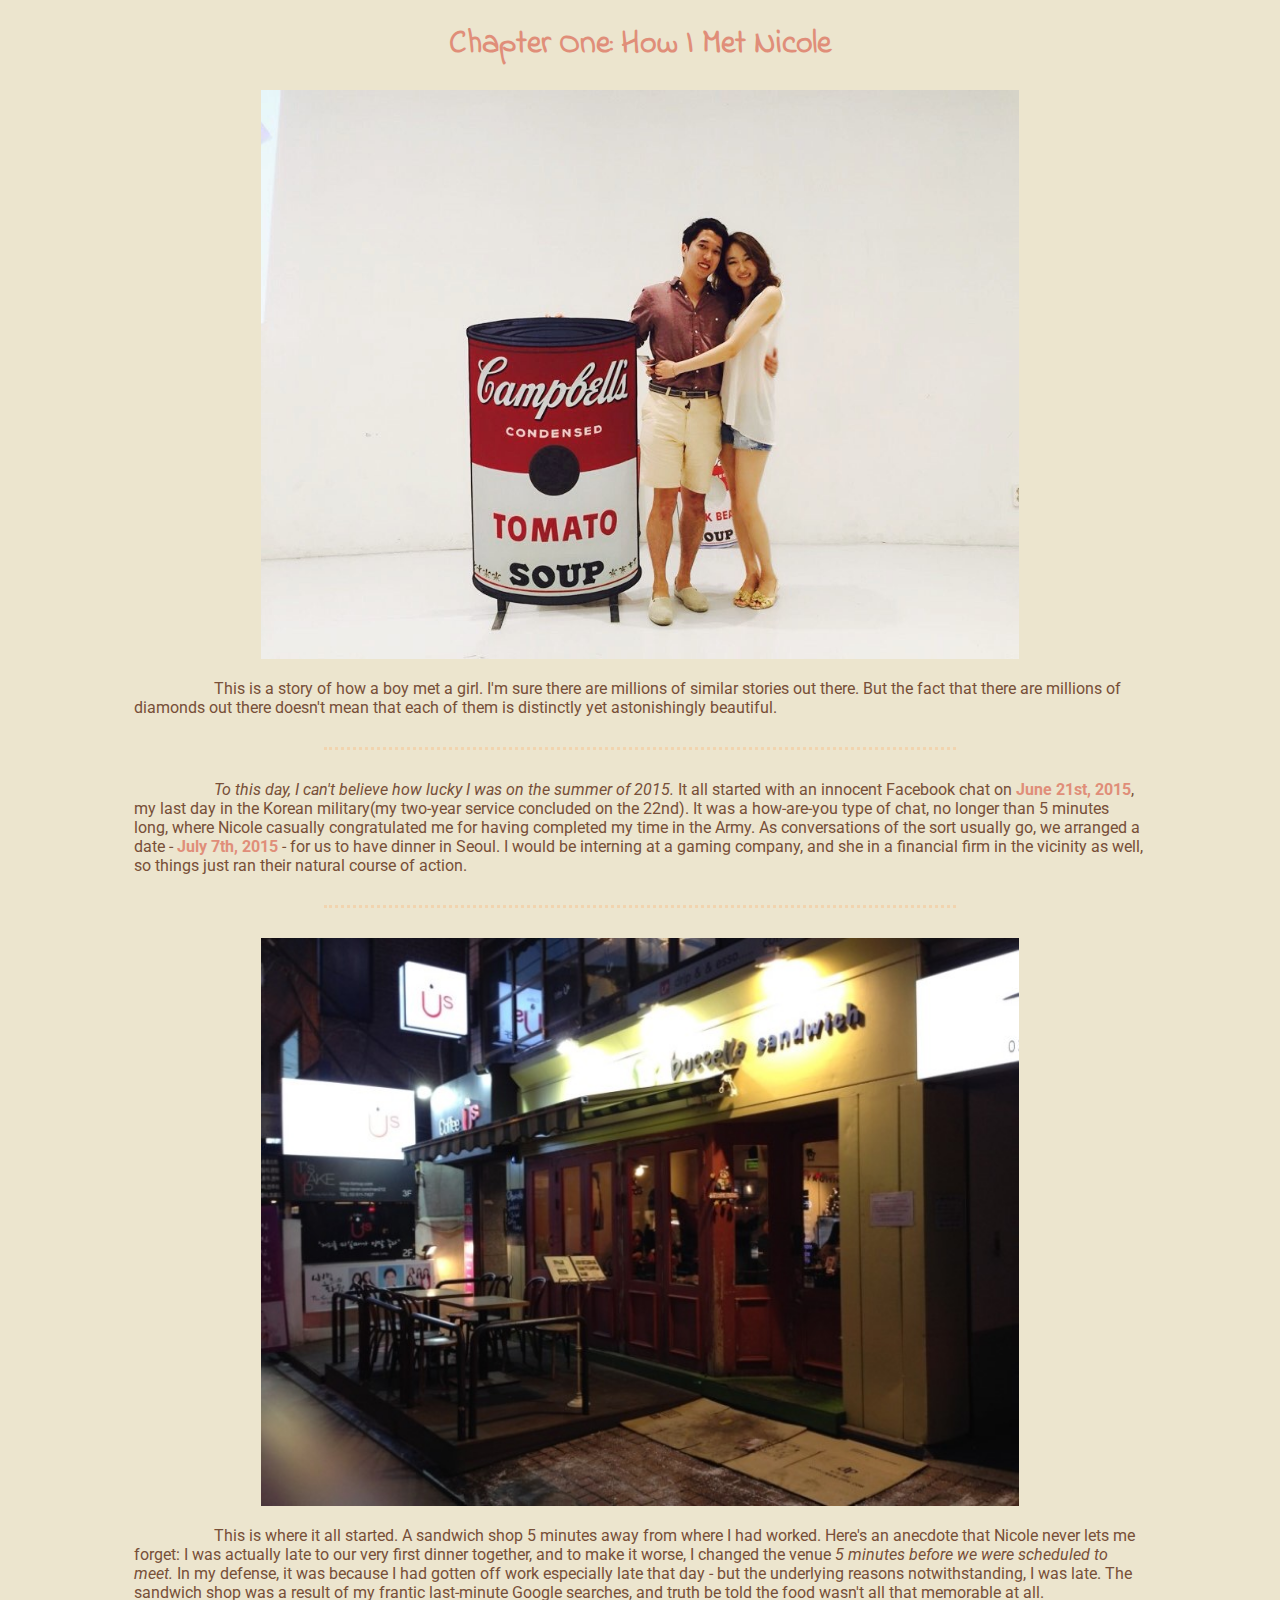
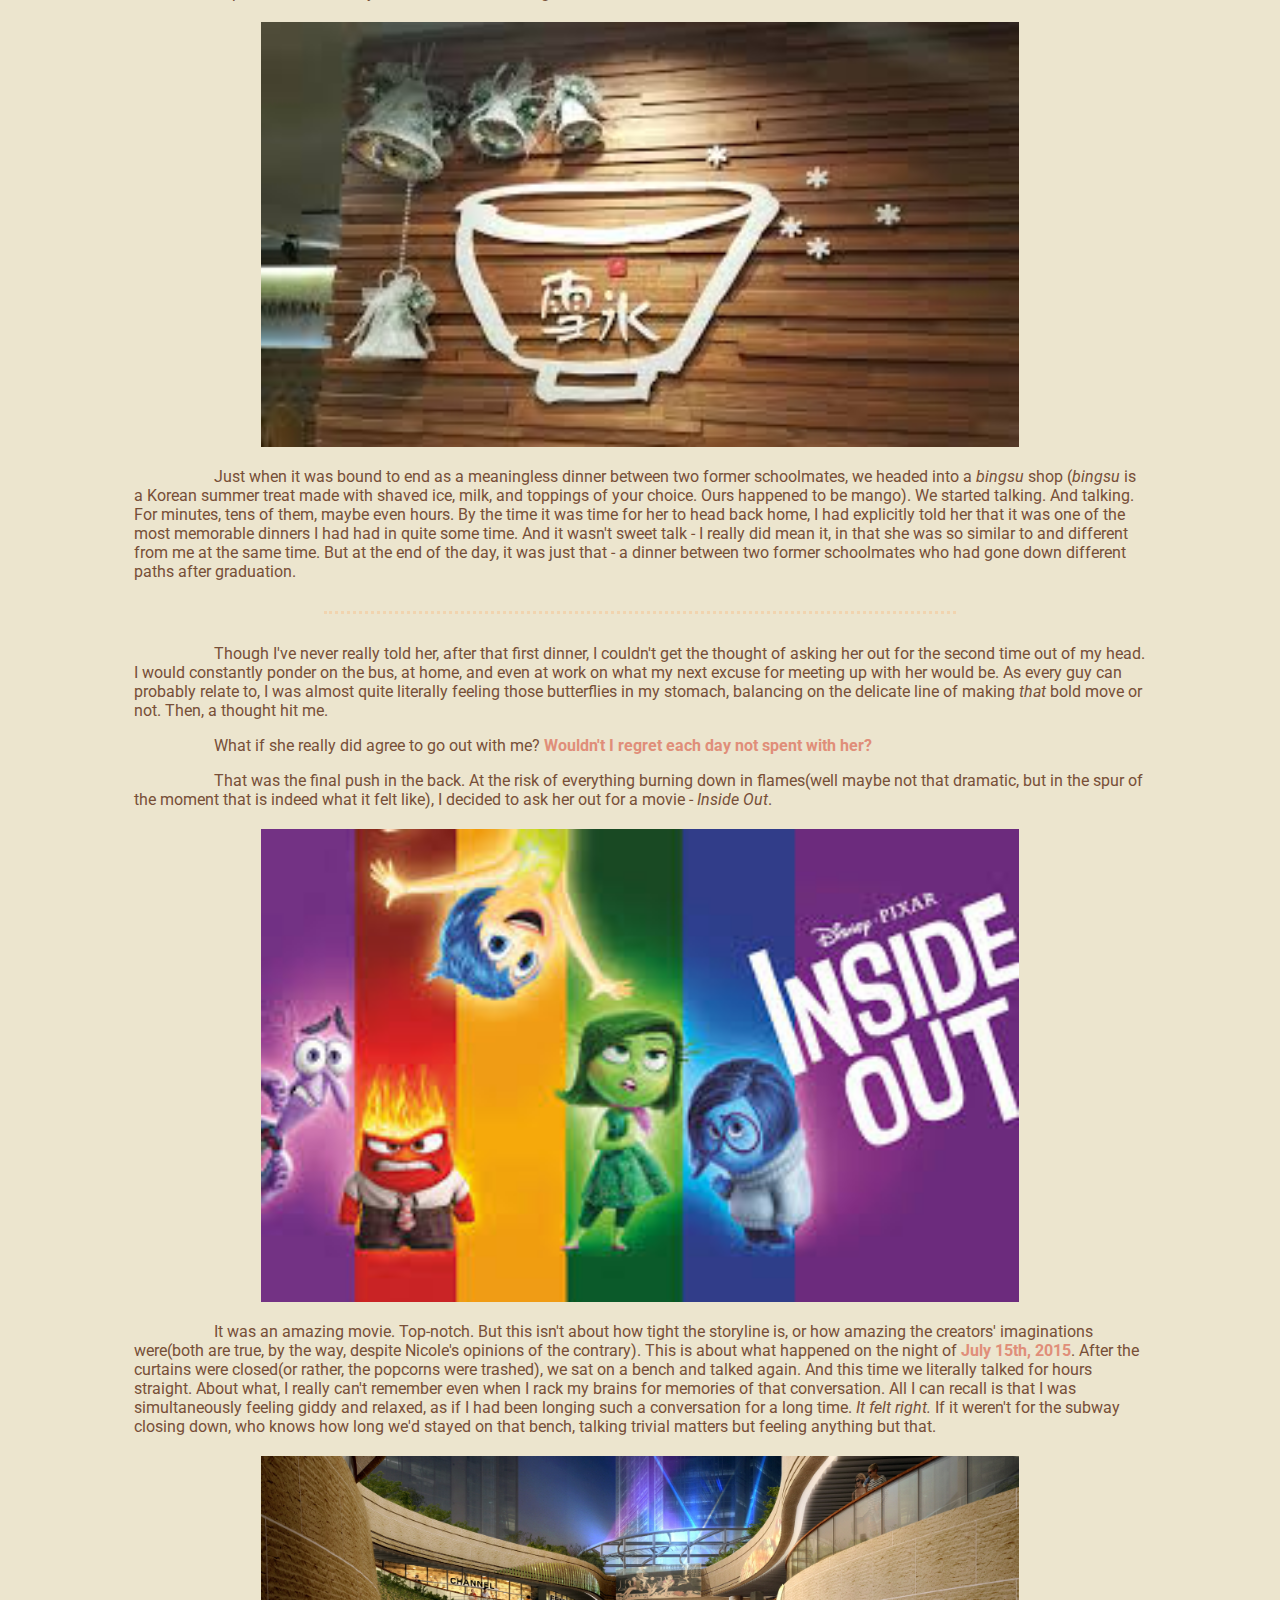
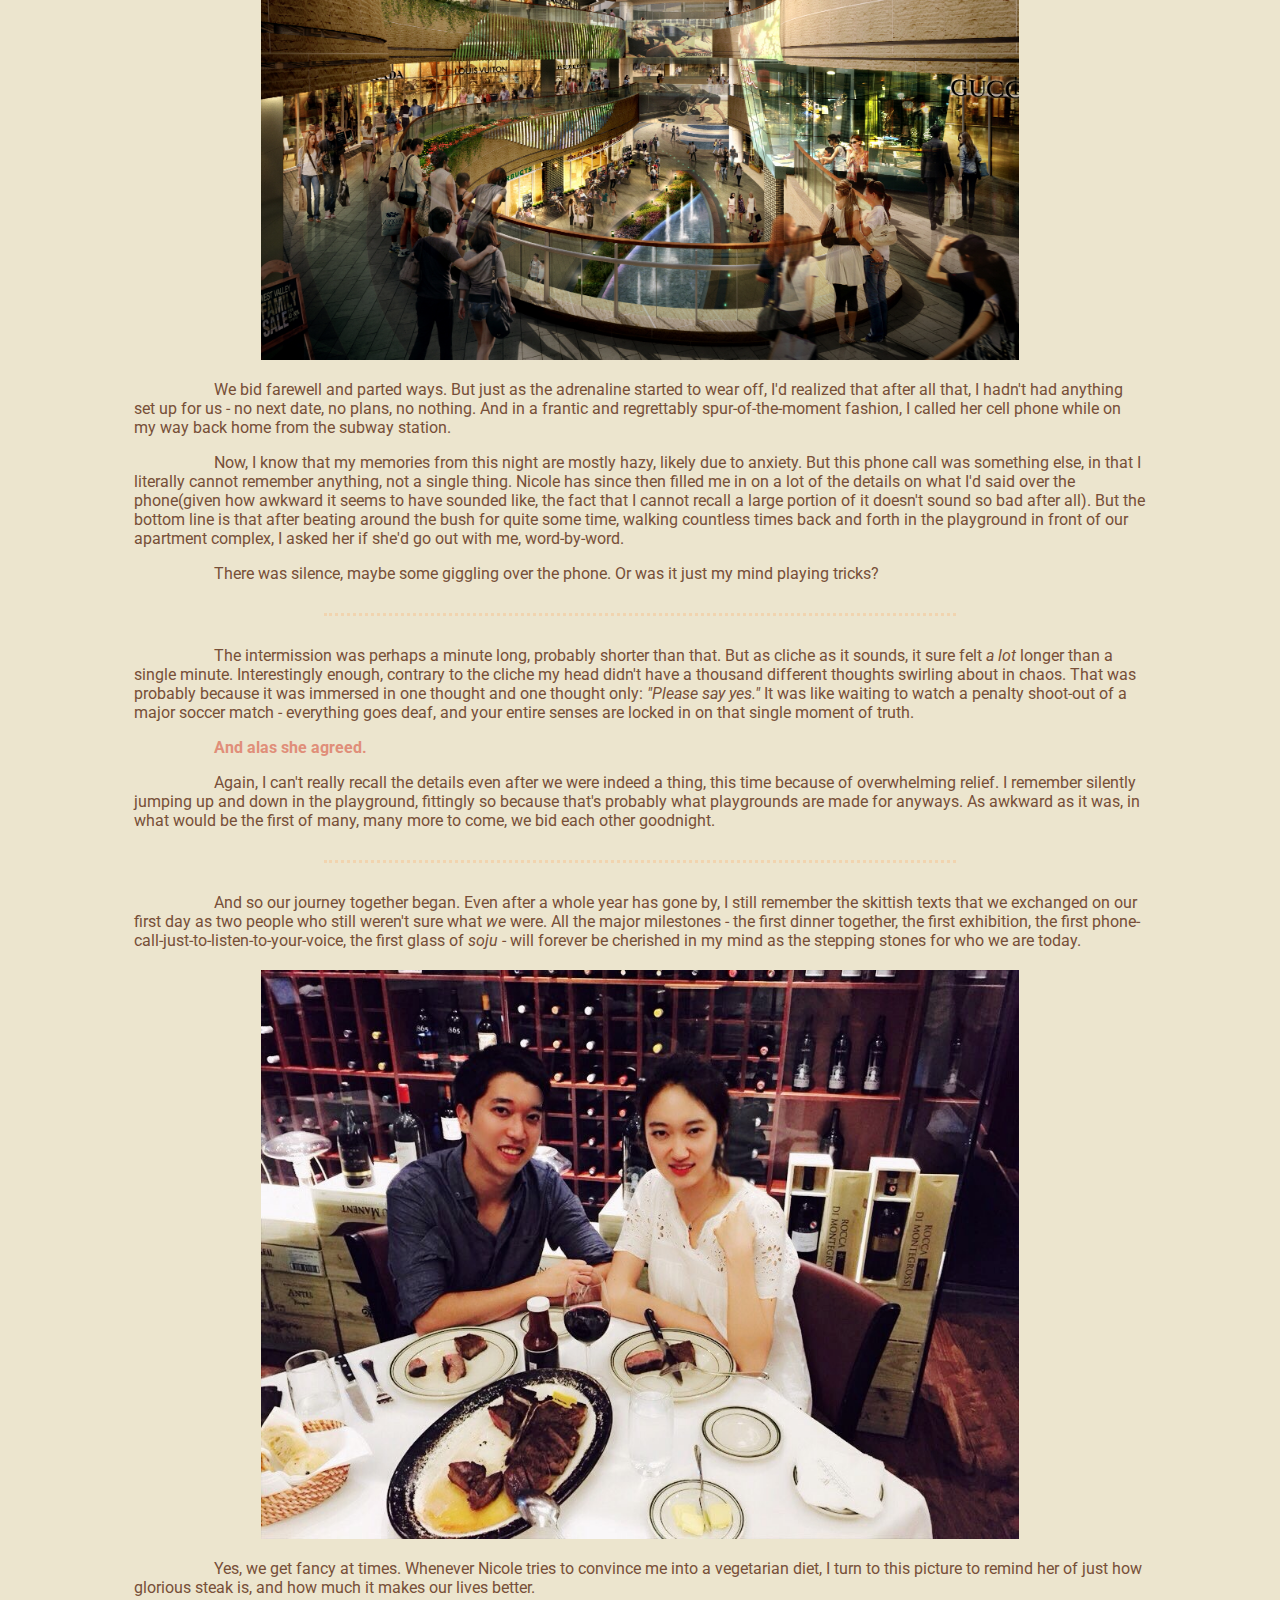
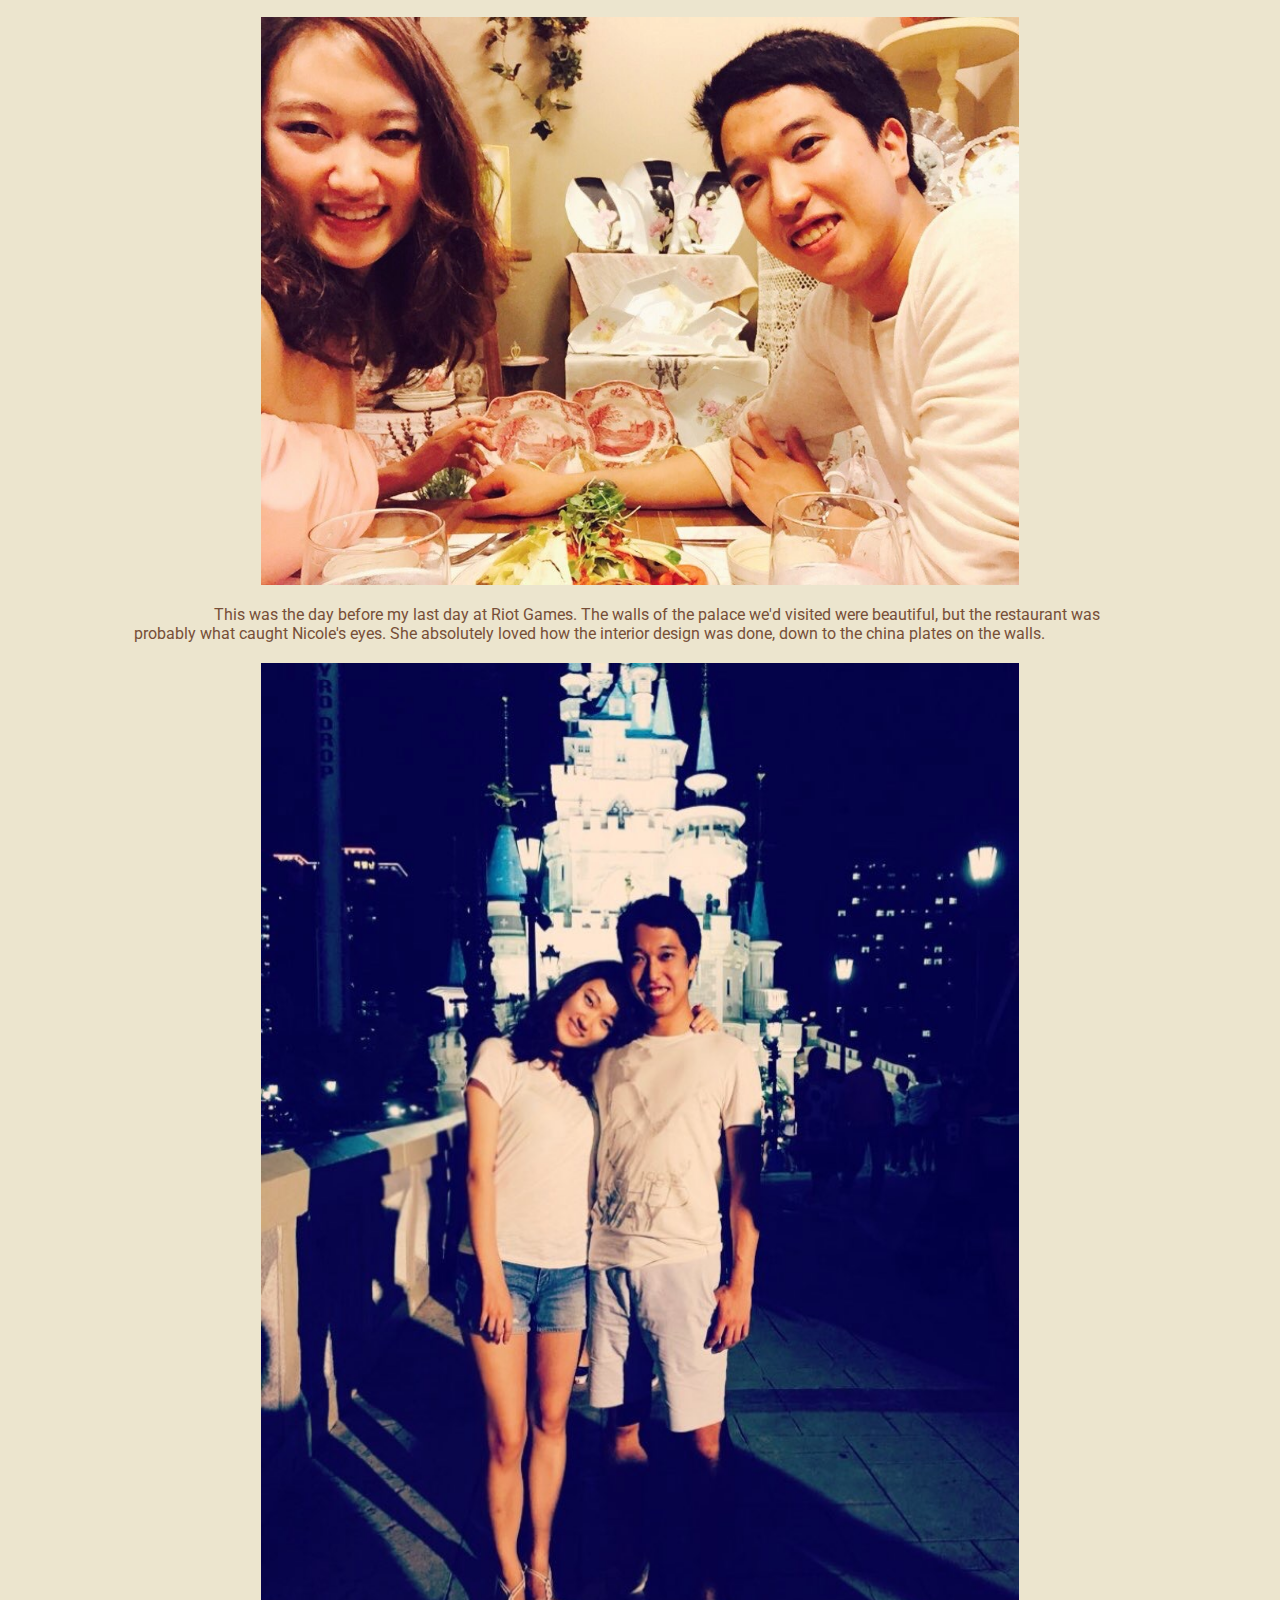
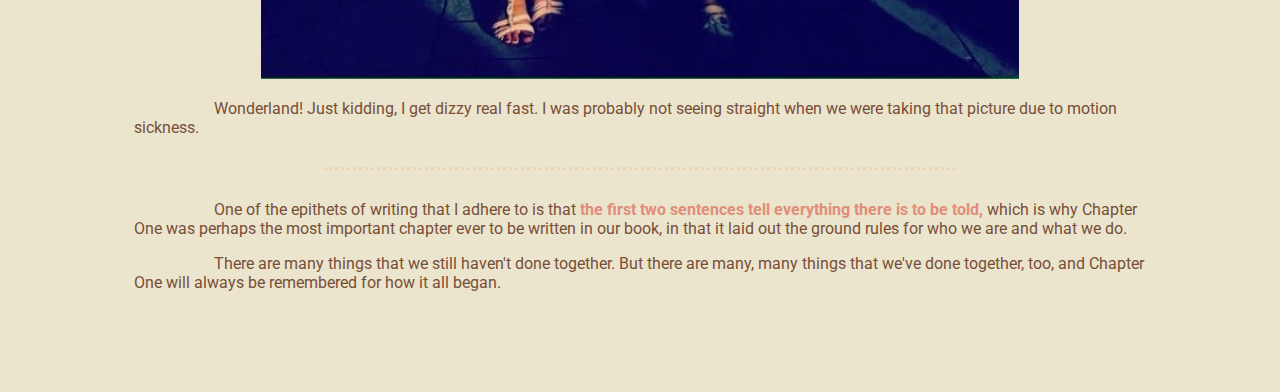
==== posts/first.html @ 55ce8a94 "New repo for project ect site" ====
<!DOCTYPE html>
<html>
    <head>
        <meta charset="utf-8">
        <title>365 Days of Nicole</title>
        <link href="https://fonts.googleapis.com/css?family=Gudea|Indie+Flower|Roboto" rel="stylesheet">
        <link rel="stylesheet" type="text/css" href="posts-stylesheet.css">
        <link rel="shortcut icon" href="../images/favicon.ico" />
        <style>
            
            
        </style>
    </head>
    <body>

      <h1 class="title">Chapter One: How I Met Nicole</h1>
      <img src="../images/first-warhol.jpg">

      <p>
        This is a story of how a boy met a girl. I'm sure there are millions of similar stories out there. But the fact that there are millions of diamonds out there doesn't mean that each of them is distinctly yet astonishingly beautiful.
      </p>

      <div class="line">
      </div>

      <p>
        <em>To this day, I can't believe how lucky I was on the summer of 2015.</em> It all started with an innocent Facebook chat on <span class="date">June 21st, 2015</span>, my last day in the Korean military(my two-year service concluded on the 22nd). It was a how-are-you type of chat, no longer than 5 minutes long, where Nicole casually congratulated me for having completed my time in the Army. As conversations of the sort usually go, we arranged a date - <span class="date">July 7th, 2015</span> - for us to have dinner in Seoul. I would be interning at a gaming company, and she in a financial firm in the vicinity as well, so things just ran their natural course of action.
      </p>

      <div class="line">
      </div>

      <img src="../images/first-bucella2.jpeg">

      <p>
        This is where it all started. A sandwich shop 5 minutes away from where I had worked. Here's an anecdote that Nicole never lets me forget: I was actually late to our very first dinner together, and to make it worse, I changed the venue <em> 5 minutes before we were scheduled to meet. </em> In my defense, it was because I had gotten off work especially late that day - but the underlying reasons notwithstanding, I was late. The sandwich shop was a result of my frantic last-minute Google searches, and truth be told the food wasn't all that memorable at all.
      </p>

      <img src="../images/first-bingsu.jpeg">
      <p>
        Just when it was bound to end as a meaningless dinner between two former schoolmates, we headed into a <em>bingsu</em> shop (<em>bingsu</em> is a Korean summer treat made with shaved ice, milk, and toppings of your choice. Ours happened to be mango). We started talking. And talking. For minutes, tens of them, maybe even hours. By the time it was time for her to head back home, I had explicitly told her that it was one of the most memorable dinners I had had in quite some time. And it wasn't sweet talk - I really did mean it, in that she was so similar to and different from me at the same time. But at the end of the day, it was just that - a dinner between two former schoolmates who had gone down different paths after graduation.
      </p>

      <div class="line">
      </div>

      <p>
        Though I've never really told her, after that first dinner, I couldn't get the thought of asking her out for the second time out of my head. I would constantly ponder on the bus, at home, and even at work on what my next excuse for meeting up with her would be. As every guy can probably relate to, I was almost quite literally feeling those butterflies in my stomach, balancing on the delicate line of making <em>that</em> bold move or not. Then, a thought hit me.
      </p>
      <p>
        What if she really did agree to go out with me? <span class="hl">Wouldn't I regret each day not spent with her?</span>
      </p>
      <p>
        That was the final push in the back. At the risk of everything burning down in flames(well maybe not that dramatic, but in the spur of the moment that is indeed what it felt like), I decided to ask her out for a movie - <em>Inside Out</em>.
      </p>

      <img src="../images/first-insideout.jpeg">

      <p>
        It was an amazing movie. Top-notch. But this isn't about how tight the storyline is, or how amazing the creators' imaginations were(both are true, by the way, despite Nicole's opinions of the contrary). This is about what happened on the night of <span class="hl">July 15th, 2015</span>. After the curtains were closed(or rather, the popcorns were trashed), we sat on a bench and talked again. And this time we literally talked for hours straight. About what, I really can't remember even when I rack my brains for memories of that conversation. All I can recall is that I was simultaneously feeling giddy and relaxed, as if I had been longing such a conversation for a long time. <em>It felt right.</em> If it weren't for the subway closing down, who knows how long we'd stayed on that bench, talking trivial matters but feeling anything but that.
      </p>
      <!-- Insert image of Mesenapolis -->
      <img src="../images/first/mesenapolis.jpg">
      <p>
        We bid farewell and parted ways. But just as the adrenaline started to wear off, I'd realized that after all that, I hadn't had anything set up for us - no next date, no plans, no nothing. And in a frantic and regrettably spur-of-the-moment fashion, I called her cell phone while on my way back home from the subway station.
      </p>
      <p>
        Now, I know that my memories from this night are mostly hazy, likely due to anxiety. But this phone call was something else, in that I literally cannot remember anything, not a single thing. Nicole has since then filled me in on a lot of the details on what I'd said over the phone(given how awkward it seems to have sounded like, the fact that I cannot recall a large portion of it doesn't sound so bad after all). But the bottom line is that after beating around the bush for quite some time, walking countless times back and forth in the playground in front of our apartment complex, I asked her if she'd go out with me, word-by-word. 
      </p>
      <p>
        There was silence, maybe some giggling over the phone. Or was it just my mind playing tricks? 
      </p>
      <!-- <br> -->

      <div class="line">
      </div>

      <!-- <br> -->
      <p>
      The intermission was perhaps a minute long, probably shorter than that. But as cliche as it sounds, it sure felt <em>a lot</em> longer than a single minute. Interestingly enough, contrary to the cliche my head didn't have a thousand different thoughts swirling about in chaos. That was probably because it was immersed in one thought and one thought only: <em>"Please say yes."</em> It was like waiting to watch a penalty shoot-out of a major soccer match - everything goes deaf, and your entire senses are locked in on that single moment of truth.
      </p>
      <p>
      <span class="hl">And alas she agreed.</span>
      </p>
      <p>
        Again, I can't really recall the details even after we were indeed a thing, this time because of overwhelming relief. I remember silently jumping up and down in the playground, fittingly so because that's probably what playgrounds are made for anyways. As awkward as it was, in what would be the first of many, many more to come, we bid each other goodnight.
      </p>
      <div class="line">
      </div>
      <p>
        And so our journey together began. Even after a whole year has gone by, I still remember the skittish texts that we exchanged on our first day as two people who still weren't sure what <em>we</em> were. All the major milestones - the first dinner together, the first exhibition, the first phone-call-just-to-listen-to-your-voice, the first glass of <em>soju</em> - will forever be cherished in my mind as the stepping stones for who we are today. 
      </p>

      <!-- This is probably where the pic gallery will be located -->
      <img src="../images/first/wolfgang.jpg">
      <p>
        Yes, we get fancy at times. Whenever Nicole tries to convince me into a vegetarian diet, I turn to this picture to remind her of just how glorious steak is, and how much it makes our lives better.
      </p>
      <img src="../images/first/walls.jpg">
      <p>
        This was the day before my last day at Riot Games. The walls of the palace we'd visited were beautiful, but the restaurant was probably what caught Nicole's eyes. She absolutely loved how the interior design was done, down to the china plates on the walls.
      </p>
      <img src="../images/first/lotteworld.jpg">
      <p>
        Wonderland! Just kidding, I get dizzy real fast. I was probably not seeing straight when we were taking that picture due to motion sickness.
      </p>

      <!-- Add pic of kkanbu chicken!!! -->


      <div class="line">
      </div>

      <p>
        One of the epithets of writing that I adhere to is that <span class="hl">the first two sentences tell everything there is to be told,</span> which is why Chapter One was perhaps the most important chapter ever to be written in our book,  in that it laid out the ground rules for who we are and what we do.
      </p>
      <p>
        There are many things that we still haven't done together. But there are many, many things that we've done together, too, and Chapter One will always be remembered for how it all began.
      </p>

      






    
        
    
    </body>
</html>
---- posts/posts-stylesheet.css ----
body{
            /*background-color: rgb(241, 212, 175);*/
            /*color: rgb(224, 142, 121);*/
            background-color: rgb(236, 229, 206);
            /*color: rgb(241, 212, 175);*/
            color: rgb(119, 79, 56);

            font-family: 'Roboto', sans-serif;
            margin-bottom: 100px;
        }

        .title{
          color: rgb(224, 142, 121);
          font-family: 'Indie Flower', cursive;
          text-align: center;
        }

        .line{
            margin-top: 30px;
            margin-bottom: 30px;
            border-top: dotted 3px rgb(241, 212, 175);
            margin-left: 25%;
            margin-right: 25%;
        }

        p{
            margin-left: 10%;
            margin-right: 10%;
            text-indent: 5em;
        }

        img{
            width: 60%;
            margin-top: 20px;
            margin-bottom: 20px;
            display: block;
            margin-right: auto;
            margin-left: auto;
        }

        .date{
            color: rgb(224, 142, 121);
            font-weight: bold;
            /*font-style: italic;*/
            /*font-size: 1.2em;*/
        }

        .hl{
            color: rgb(224, 142, 121);
            font-weight: bold;

        }
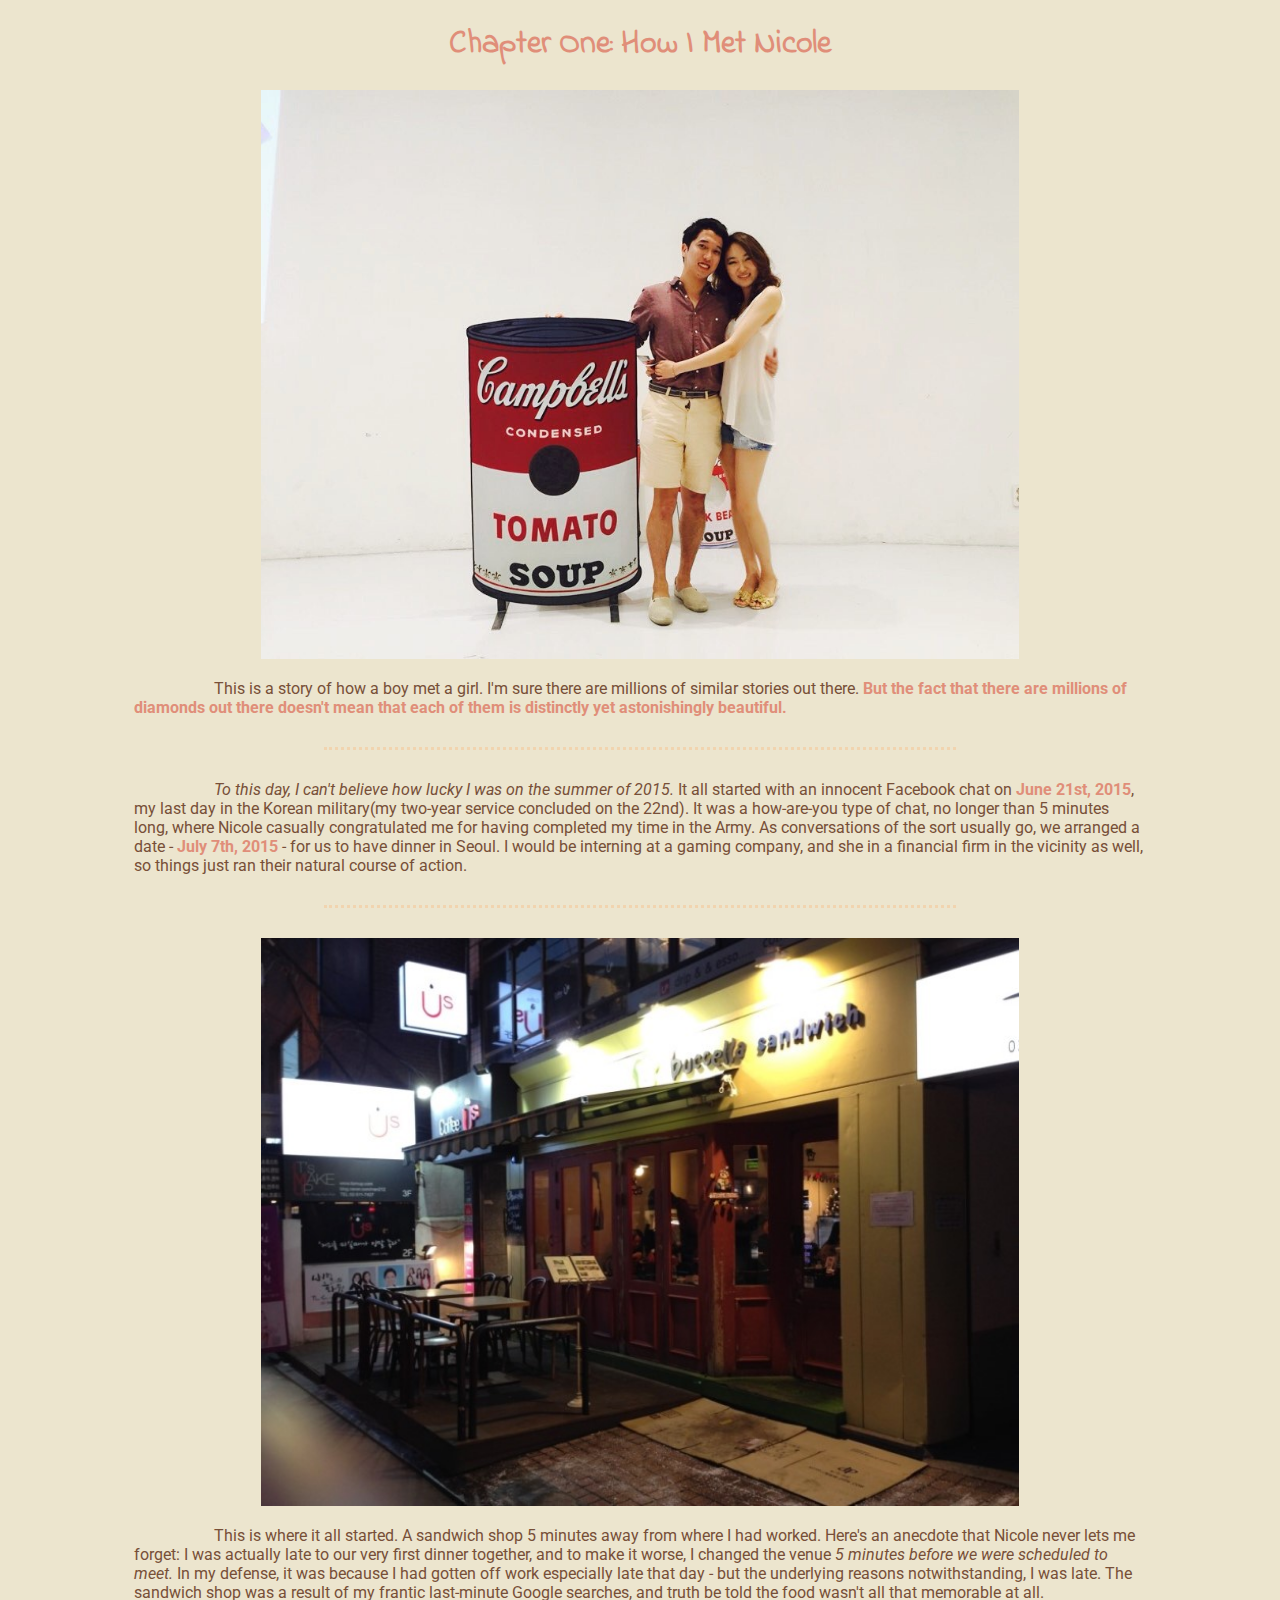
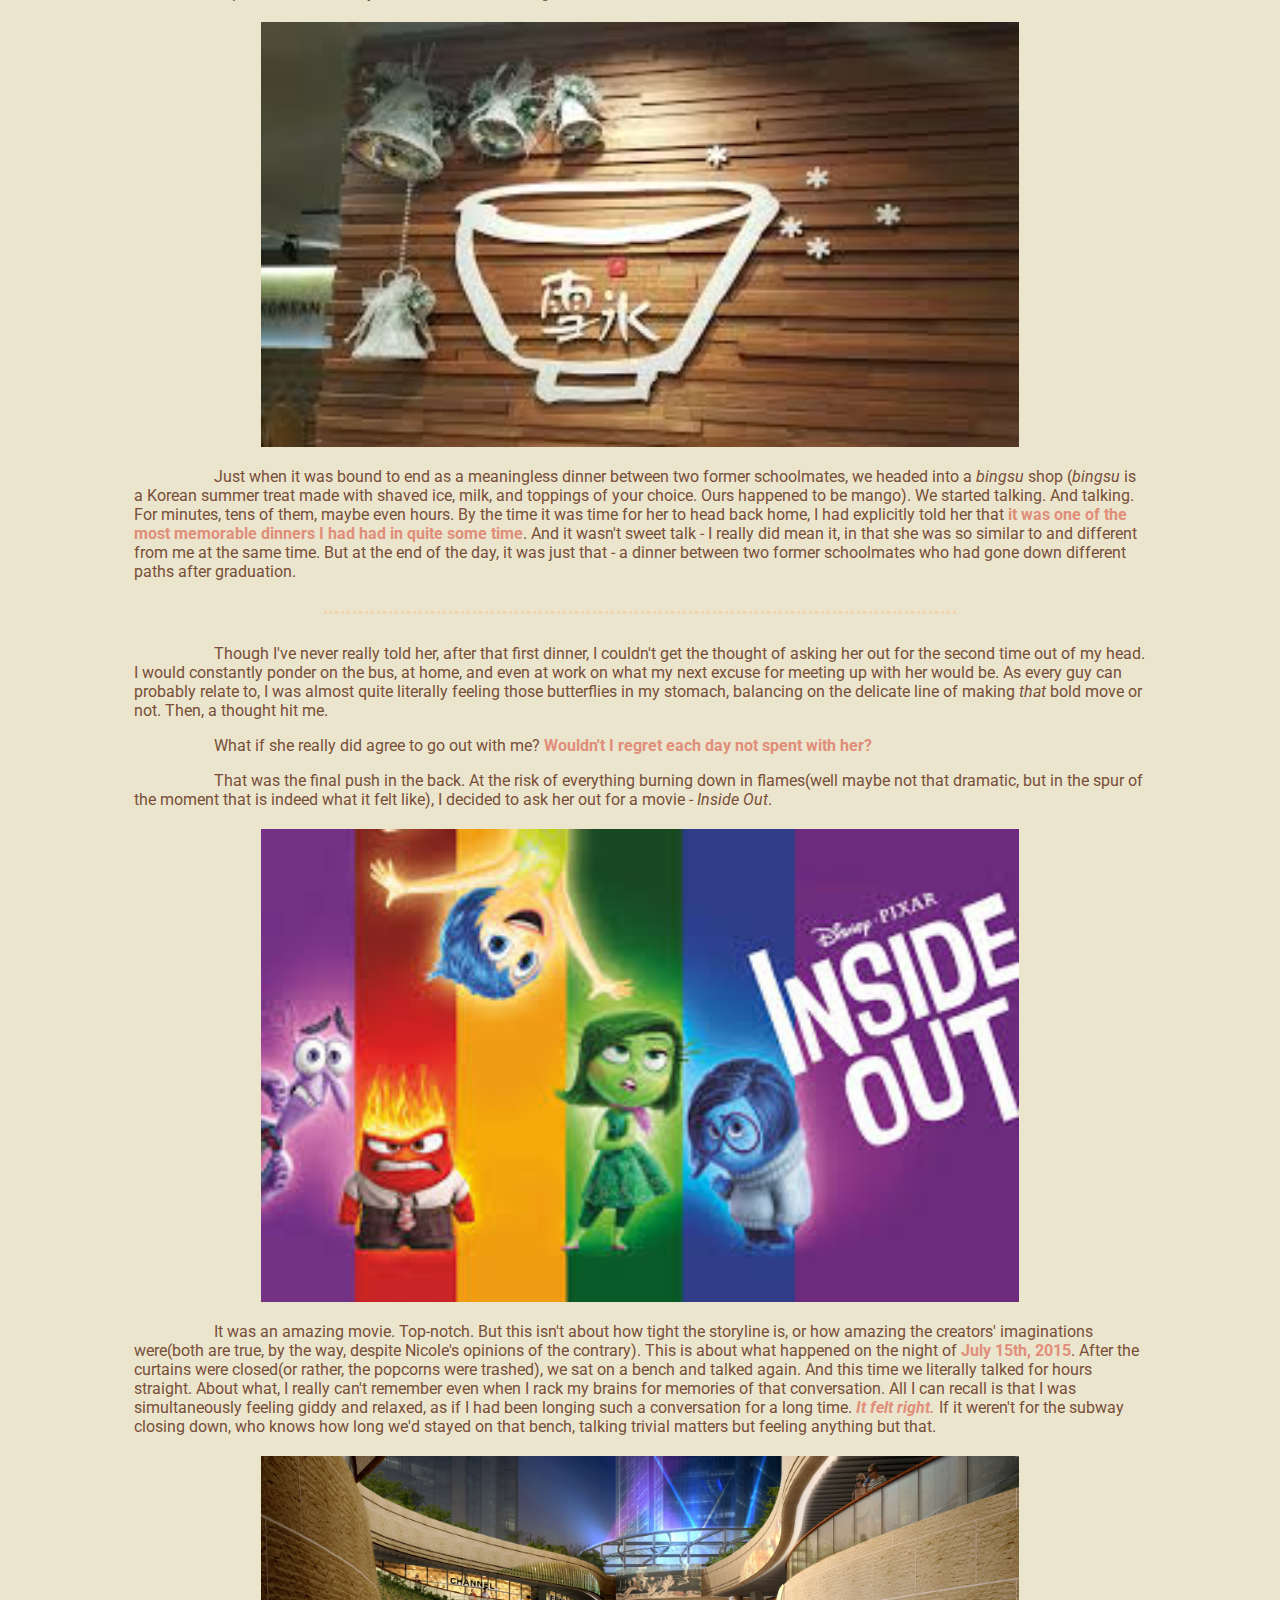
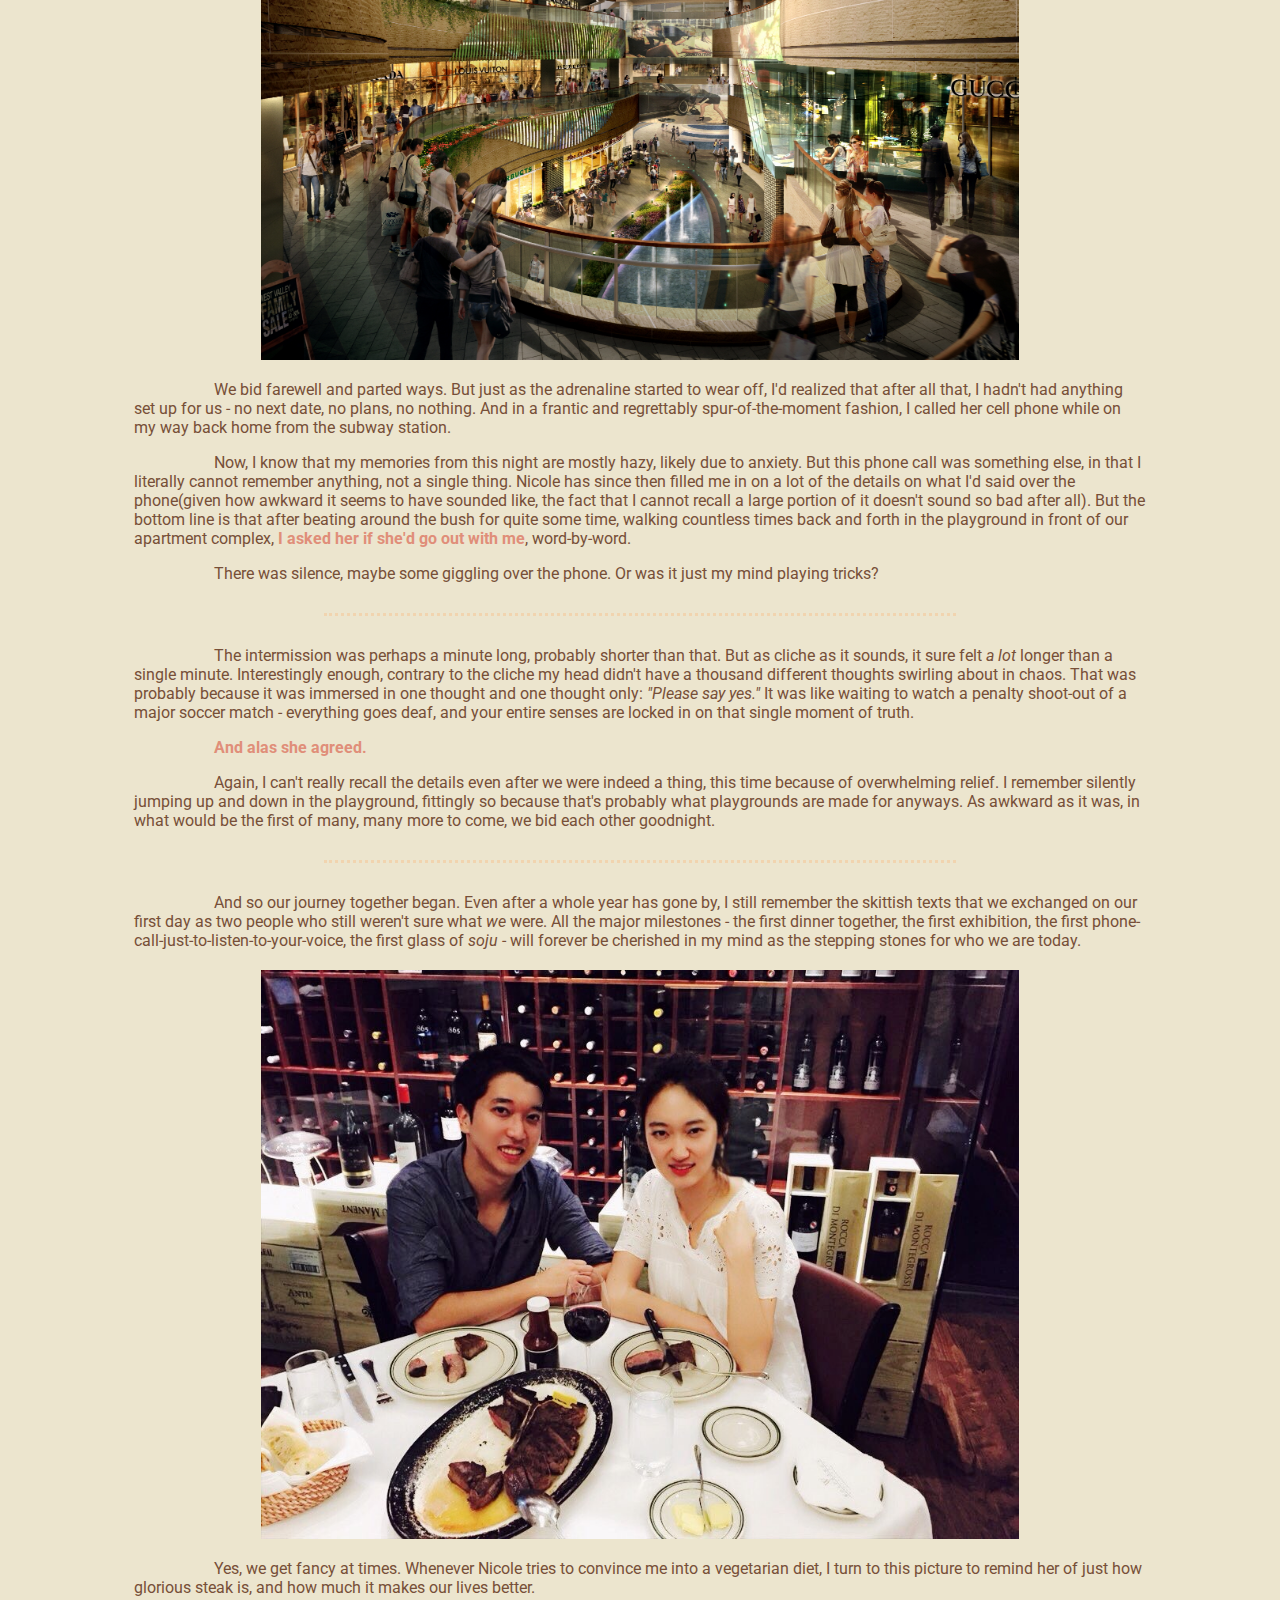
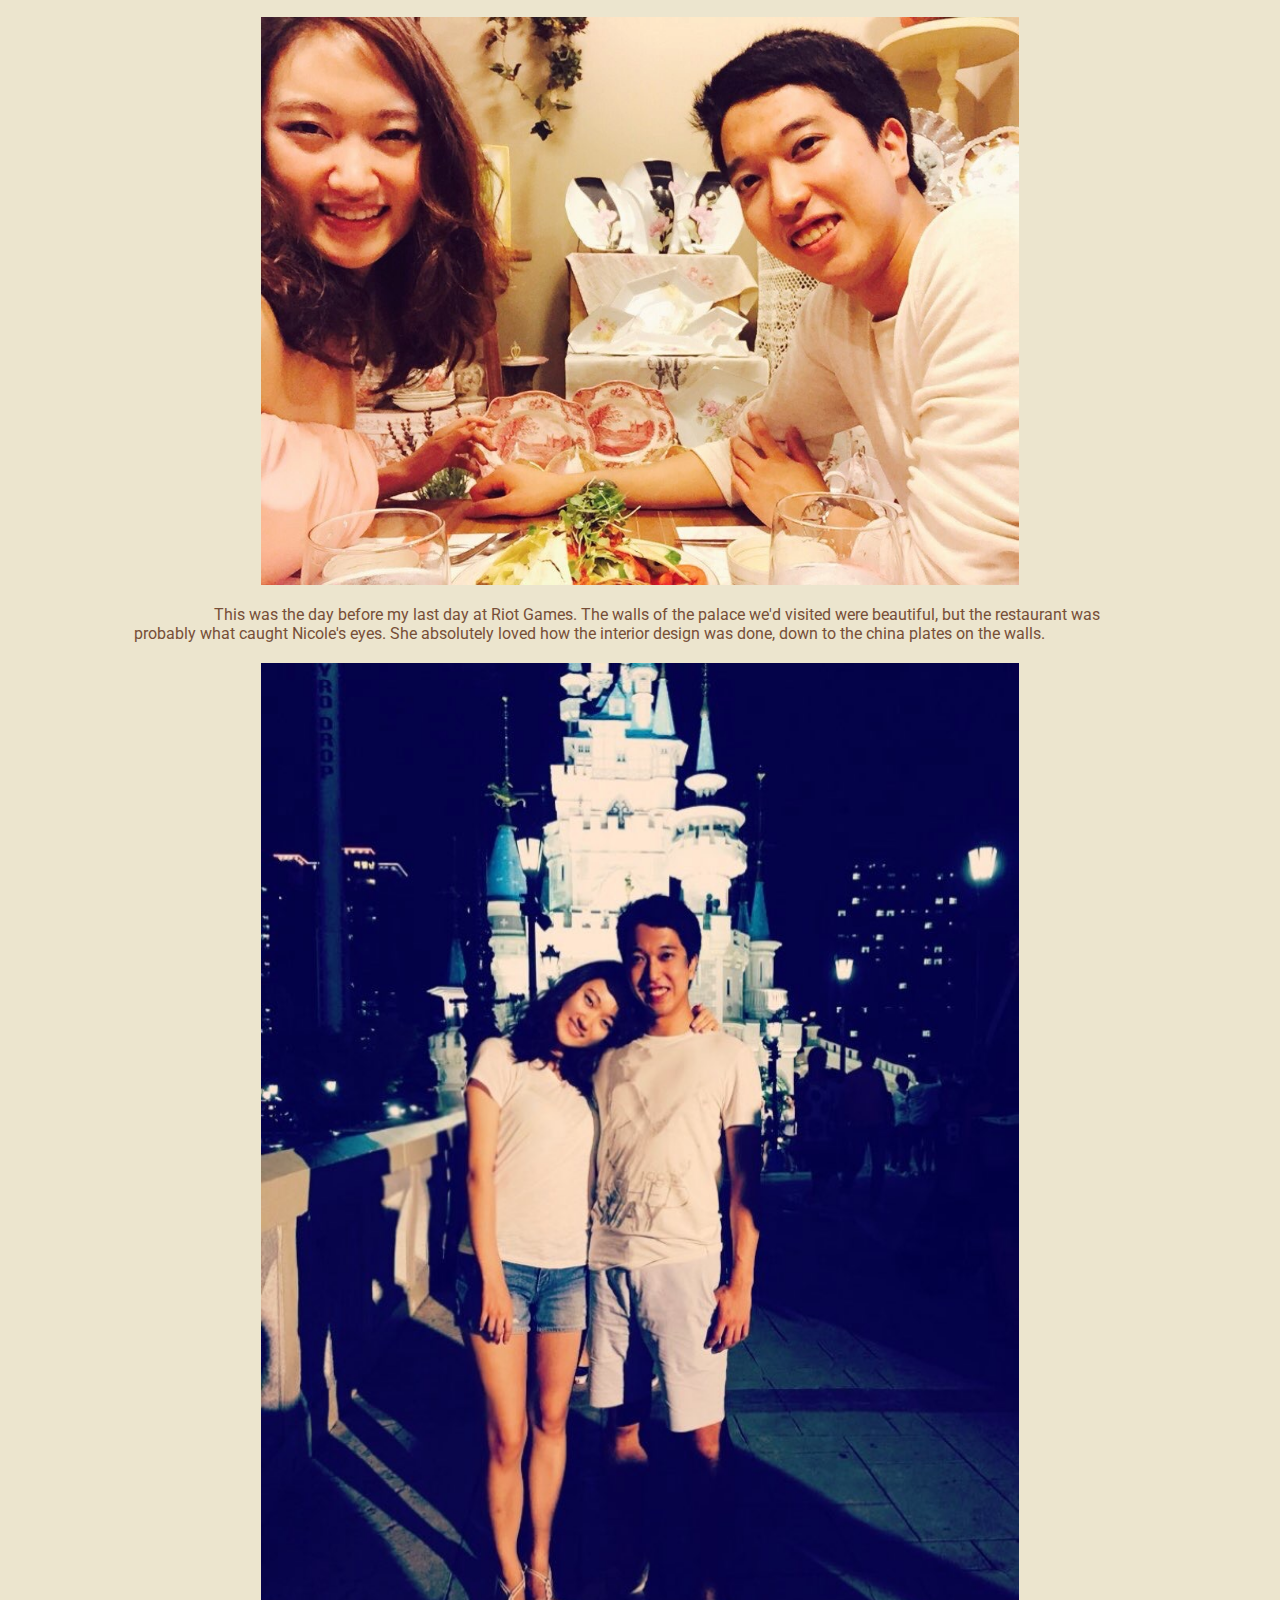
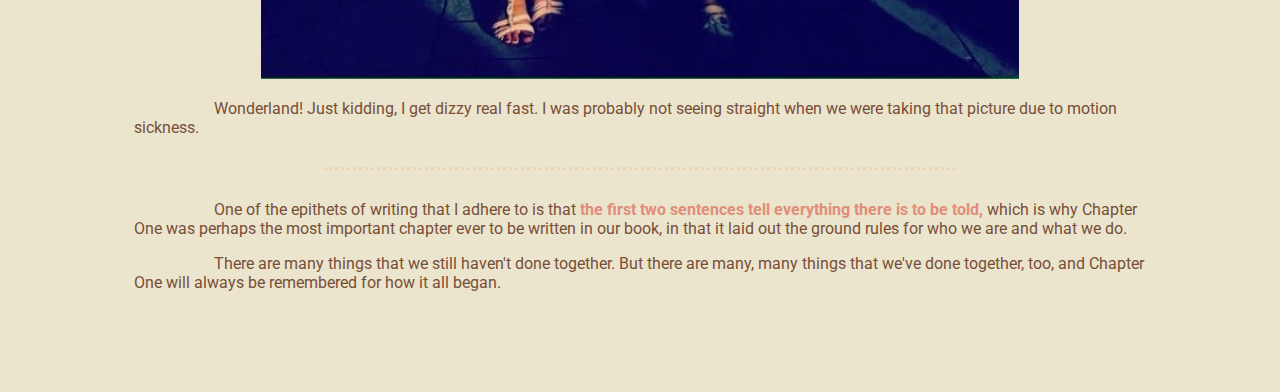
==== commit a89b6f5a: "Final update 2" ====
--- a/posts/first.html
+++ b/posts/first.html
@@ -17,7 +17,7 @@
       <img src="../images/first-warhol.jpg">
 
       <p>
-        This is a story of how a boy met a girl. I'm sure there are millions of similar stories out there. But the fact that there are millions of diamonds out there doesn't mean that each of them is distinctly yet astonishingly beautiful.
+        This is a story of how a boy met a girl. I'm sure there are millions of similar stories out there. <span>But the fact that there are millions of diamonds out there doesn't mean that each of them is distinctly yet astonishingly beautiful.</span>
       </p>
 
       <div class="line">
@@ -38,7 +38,7 @@
 
       <img src="../images/first-bingsu.jpeg">
       <p>
-        Just when it was bound to end as a meaningless dinner between two former schoolmates, we headed into a <em>bingsu</em> shop (<em>bingsu</em> is a Korean summer treat made with shaved ice, milk, and toppings of your choice. Ours happened to be mango). We started talking. And talking. For minutes, tens of them, maybe even hours. By the time it was time for her to head back home, I had explicitly told her that it was one of the most memorable dinners I had had in quite some time. And it wasn't sweet talk - I really did mean it, in that she was so similar to and different from me at the same time. But at the end of the day, it was just that - a dinner between two former schoolmates who had gone down different paths after graduation.
+        Just when it was bound to end as a meaningless dinner between two former schoolmates, we headed into a <em>bingsu</em> shop (<em>bingsu</em> is a Korean summer treat made with shaved ice, milk, and toppings of your choice. Ours happened to be mango). We started talking. And talking. For minutes, tens of them, maybe even hours. By the time it was time for her to head back home, I had explicitly told her that <span>it was one of the most memorable dinners I had had in quite some time</span>. And it wasn't sweet talk - I really did mean it, in that she was so similar to and different from me at the same time. But at the end of the day, it was just that - a dinner between two former schoolmates who had gone down different paths after graduation.
       </p>
 
       <div class="line">
@@ -57,7 +57,7 @@
       <img src="../images/first-insideout.jpeg">
 
       <p>
-        It was an amazing movie. Top-notch. But this isn't about how tight the storyline is, or how amazing the creators' imaginations were(both are true, by the way, despite Nicole's opinions of the contrary). This is about what happened on the night of <span class="hl">July 15th, 2015</span>. After the curtains were closed(or rather, the popcorns were trashed), we sat on a bench and talked again. And this time we literally talked for hours straight. About what, I really can't remember even when I rack my brains for memories of that conversation. All I can recall is that I was simultaneously feeling giddy and relaxed, as if I had been longing such a conversation for a long time. <em>It felt right.</em> If it weren't for the subway closing down, who knows how long we'd stayed on that bench, talking trivial matters but feeling anything but that.
+        It was an amazing movie. Top-notch. But this isn't about how tight the storyline is, or how amazing the creators' imaginations were(both are true, by the way, despite Nicole's opinions of the contrary). This is about what happened on the night of <span class="hl">July 15th, 2015</span>. After the curtains were closed(or rather, the popcorns were trashed), we sat on a bench and talked again. And this time we literally talked for hours straight. About what, I really can't remember even when I rack my brains for memories of that conversation. All I can recall is that I was simultaneously feeling giddy and relaxed, as if I had been longing such a conversation for a long time. <span><em>It felt right.</em></span> If it weren't for the subway closing down, who knows how long we'd stayed on that bench, talking trivial matters but feeling anything but that.
       </p>
       <!-- Insert image of Mesenapolis -->
       <img src="../images/first/mesenapolis.jpg">
@@ -65,7 +65,7 @@
         We bid farewell and parted ways. But just as the adrenaline started to wear off, I'd realized that after all that, I hadn't had anything set up for us - no next date, no plans, no nothing. And in a frantic and regrettably spur-of-the-moment fashion, I called her cell phone while on my way back home from the subway station.
       </p>
       <p>
-        Now, I know that my memories from this night are mostly hazy, likely due to anxiety. But this phone call was something else, in that I literally cannot remember anything, not a single thing. Nicole has since then filled me in on a lot of the details on what I'd said over the phone(given how awkward it seems to have sounded like, the fact that I cannot recall a large portion of it doesn't sound so bad after all). But the bottom line is that after beating around the bush for quite some time, walking countless times back and forth in the playground in front of our apartment complex, I asked her if she'd go out with me, word-by-word. 
+        Now, I know that my memories from this night are mostly hazy, likely due to anxiety. But this phone call was something else, in that I literally cannot remember anything, not a single thing. Nicole has since then filled me in on a lot of the details on what I'd said over the phone(given how awkward it seems to have sounded like, the fact that I cannot recall a large portion of it doesn't sound so bad after all). But the bottom line is that after beating around the bush for quite some time, walking countless times back and forth in the playground in front of our apartment complex, <span>I asked her if she'd go out with me</span>, word-by-word. 
       </p>
       <p>
         There was silence, maybe some giggling over the phone. Or was it just my mind playing tricks? 
--- a/posts/posts-stylesheet.css
+++ b/posts/posts-stylesheet.css
@@ -29,6 +29,12 @@
             text-indent: 5em;
         }
 
+        .caption{
+            text-align: center;
+            /*margin-left:38%;*/
+            color: rgb(224, 142, 121);
+        }
+
         img{
             width: 60%;
             margin-top: 20px;
@@ -45,7 +51,7 @@
             /*font-size: 1.2em;*/
         }
 
-        .hl{
+        span{
             color: rgb(224, 142, 121);
             font-weight: bold;
 
